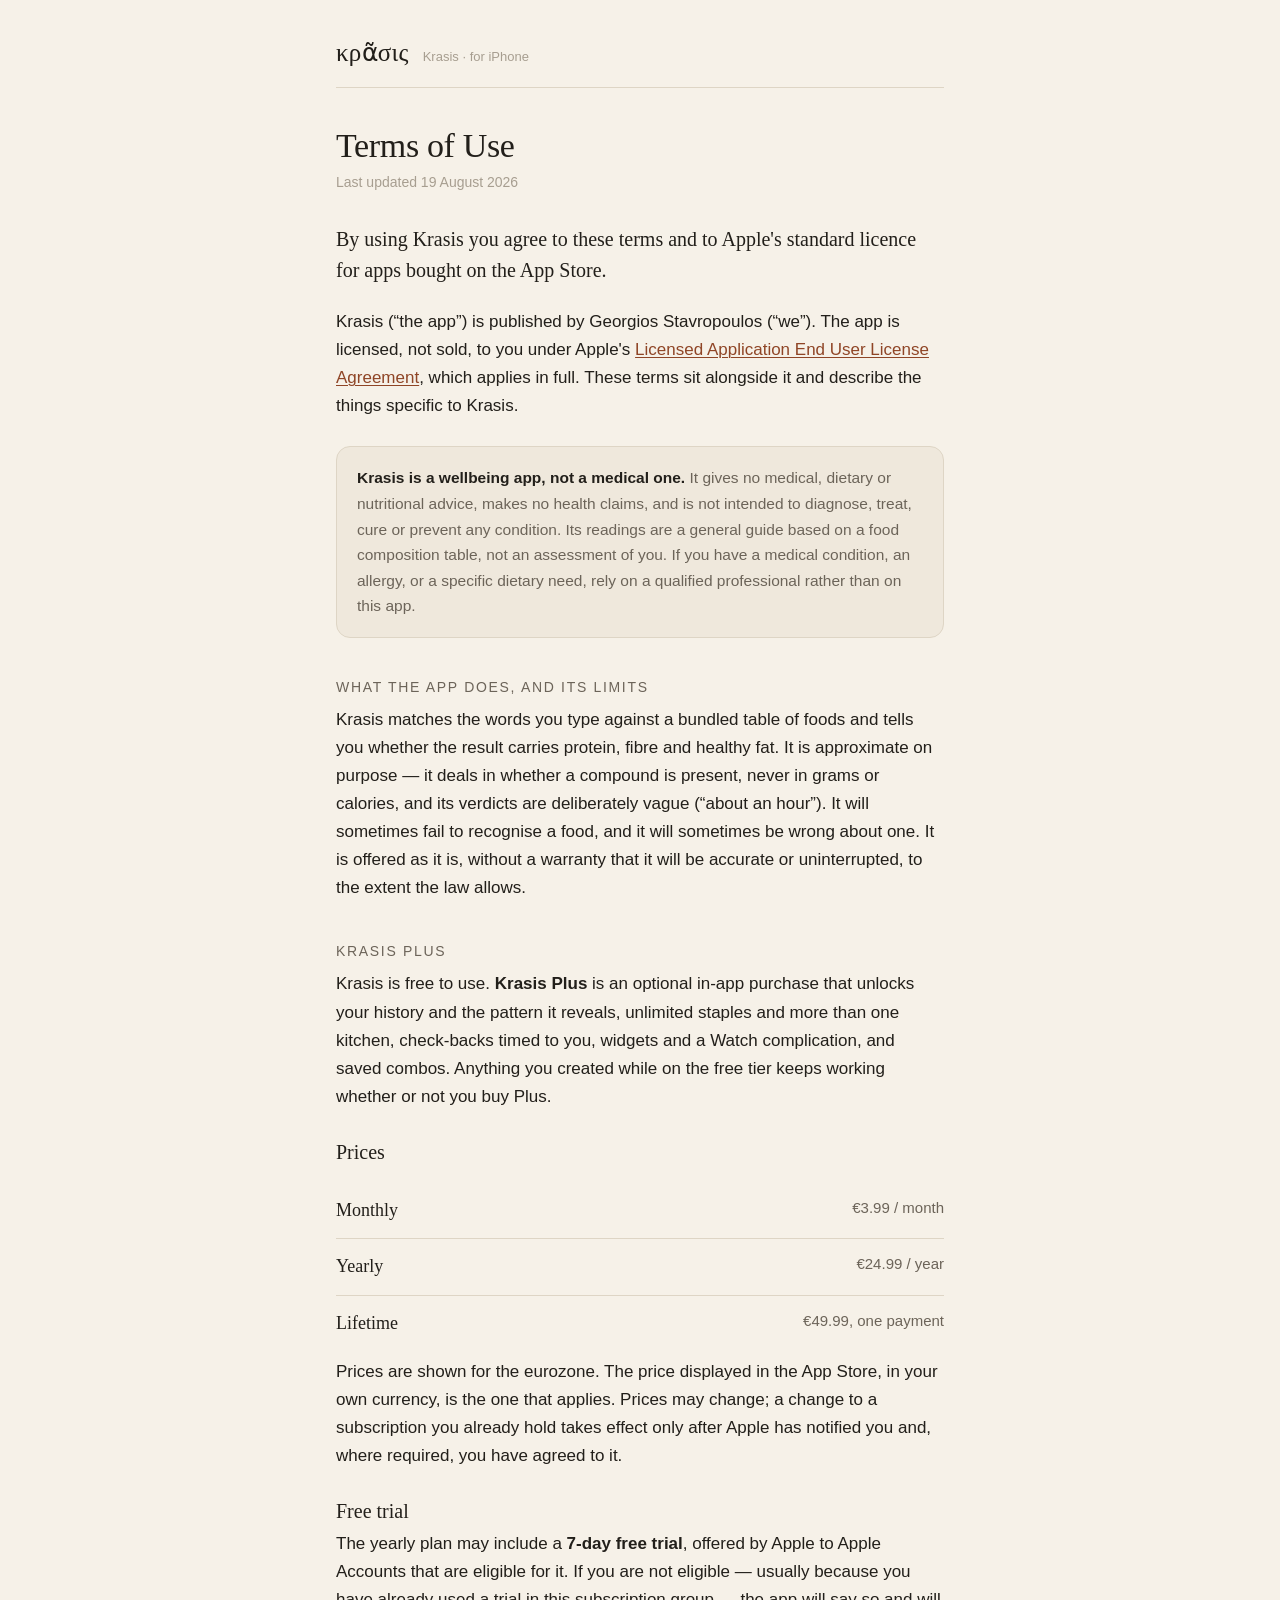
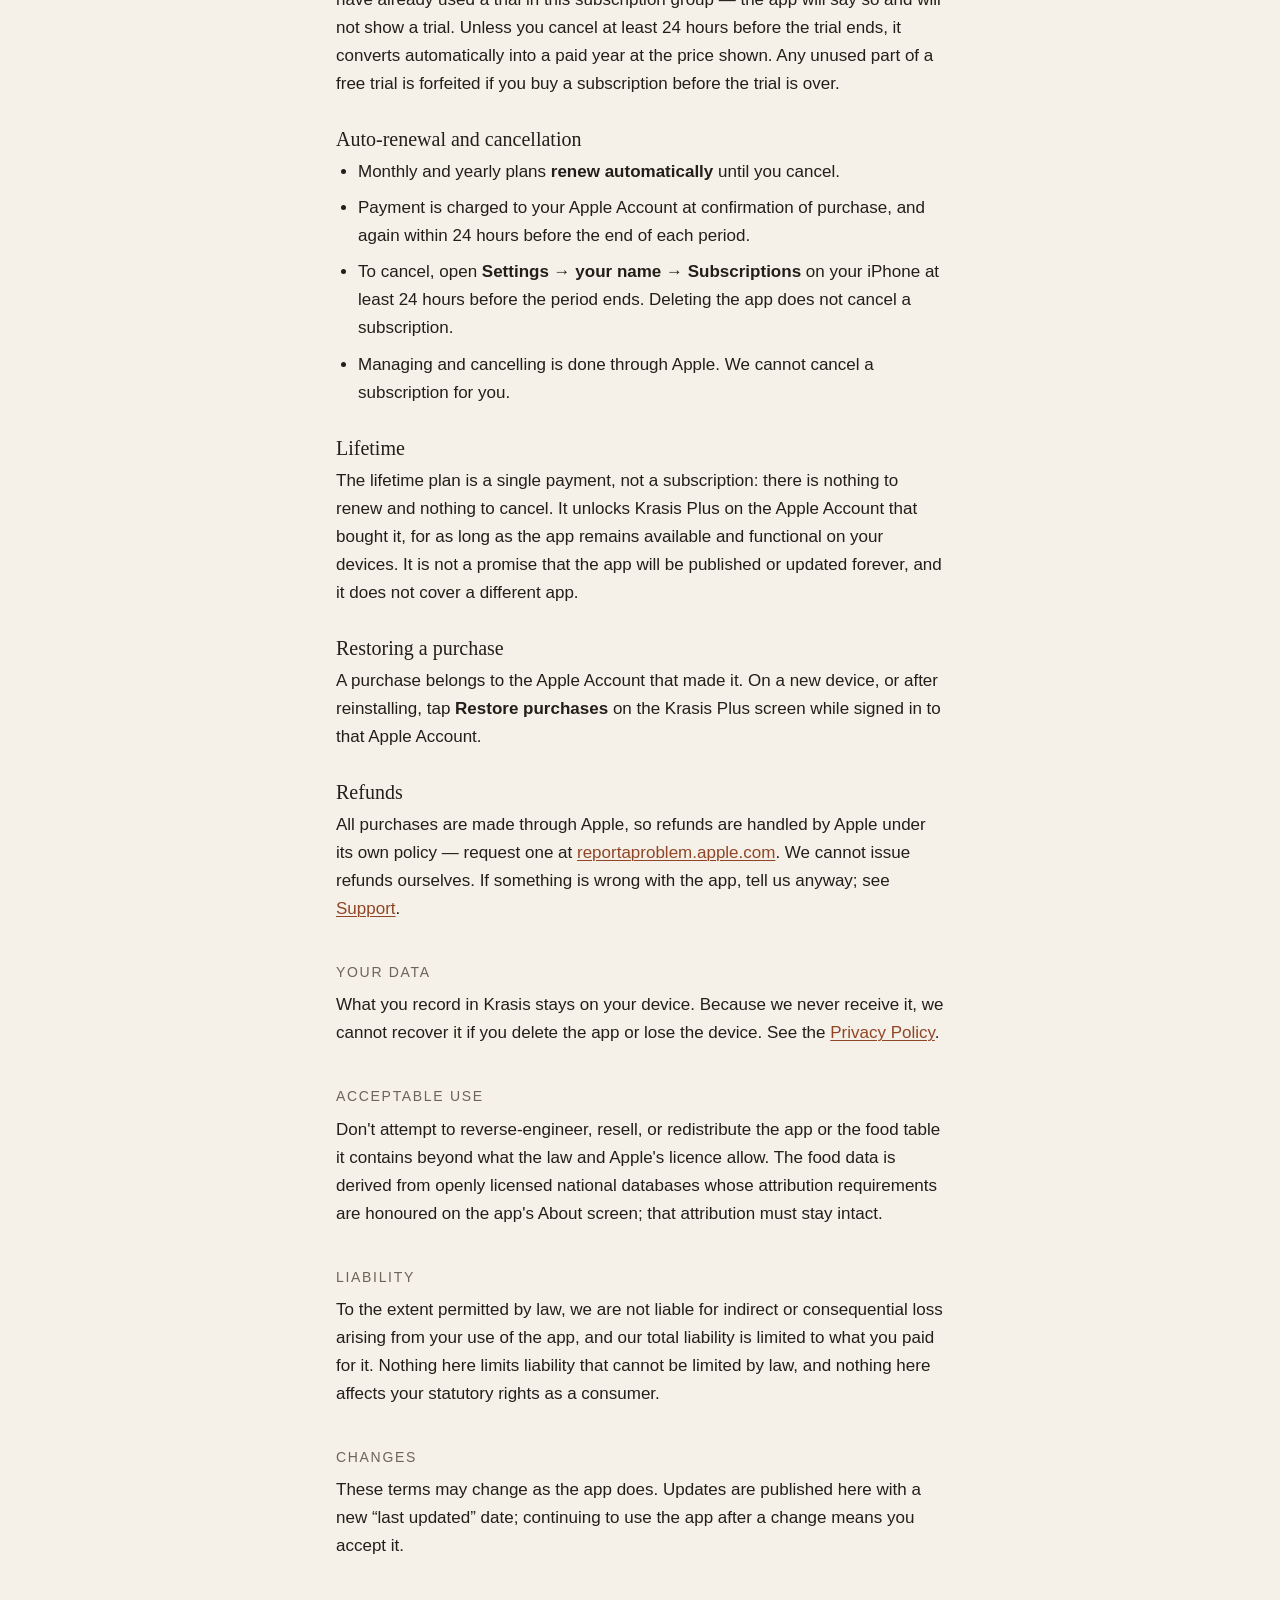
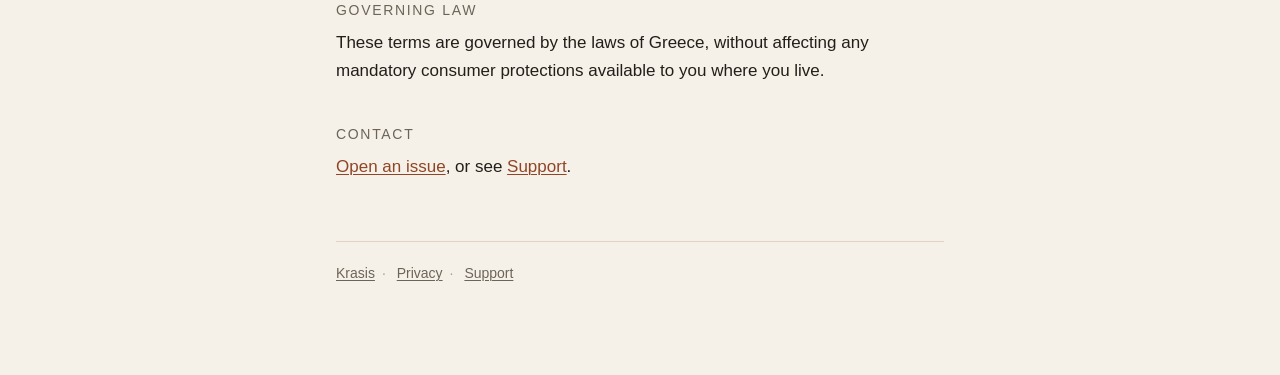
==== docs/terms.html @ 6fd6350e "Krasis website: landing, privacy, terms, support Plain HTML and one stylesheet, published from /docs" ====
<!doctype html>
<html lang="en">
<head>
<meta charset="utf-8">
<meta name="viewport" content="width=device-width, initial-scale=1">
<title>Krasis — Terms of Use</title>
<meta name="description" content="Terms of use for the Krasis iPhone app, including subscription and cancellation terms.">
<link rel="stylesheet" href="style.css">
</head>
<body>
<div class="wrap">

  <div class="masthead">
    <a class="brand" href="./">κρᾶσις</a>
    <span class="tag">Krasis · for iPhone</span>
  </div>

  <h1>Terms of Use</h1>
  <p class="updated">Last updated 19 August 2026</p>

  <p class="lead">By using Krasis you agree to these terms and to Apple's
  standard licence for apps bought on the App Store.</p>

  <p>Krasis (“the app”) is published by Georgios Stavropoulos (“we”). The app is
  licensed, not sold, to you under Apple's
  <a href="https://www.apple.com/legal/internet-services/itunes/dev/stdeula/">Licensed
  Application End User License Agreement</a>, which applies in full. These terms
  sit alongside it and describe the things specific to Krasis.</p>

  <div class="note">
    <strong>Krasis is a wellbeing app, not a medical one.</strong> It gives no
    medical, dietary or nutritional advice, makes no health claims, and is not
    intended to diagnose, treat, cure or prevent any condition. Its readings are
    a general guide based on a food composition table, not an assessment of you.
    If you have a medical condition, an allergy, or a specific dietary need,
    rely on a qualified professional rather than on this app.
  </div>

  <h2>What the app does, and its limits</h2>

  <p>Krasis matches the words you type against a bundled table of foods and
  tells you whether the result carries protein, fibre and healthy fat. It is
  approximate on purpose — it deals in whether a compound is present, never in
  grams or calories, and its verdicts are deliberately vague (“about an hour”).
  It will sometimes fail to recognise a food, and it will sometimes be wrong
  about one. It is offered as it is, without a warranty that it will be accurate
  or uninterrupted, to the extent the law allows.</p>

  <h2>Krasis Plus</h2>

  <p>Krasis is free to use. <strong>Krasis Plus</strong> is an optional in-app
  purchase that unlocks your history and the pattern it reveals, unlimited
  staples and more than one kitchen, check-backs timed to you, widgets and a
  Watch complication, and saved combos. Anything you created while on the free
  tier keeps working whether or not you buy Plus.</p>

  <h3>Prices</h3>

  <ul class="plans">
    <li><span class="name">Monthly</span> <span class="price">€3.99 / month</span></li>
    <li><span class="name">Yearly</span> <span class="price">€24.99 / year</span></li>
    <li><span class="name">Lifetime</span> <span class="price">€49.99, one payment</span></li>
  </ul>

  <p>Prices are shown for the eurozone. The price displayed in the App Store, in
  your own currency, is the one that applies. Prices may change; a change to a
  subscription you already hold takes effect only after Apple has notified you
  and, where required, you have agreed to it.</p>

  <h3>Free trial</h3>

  <p>The yearly plan may include a <strong>7-day free trial</strong>, offered by
  Apple to Apple Accounts that are eligible for it. If you are not eligible —
  usually because you have already used a trial in this subscription group — the
  app will say so and will not show a trial. Unless you cancel at least 24 hours
  before the trial ends, it converts automatically into a paid year at the price
  shown. Any unused part of a free trial is forfeited if you buy a subscription
  before the trial is over.</p>

  <h3>Auto-renewal and cancellation</h3>

  <ul>
    <li>Monthly and yearly plans <strong>renew automatically</strong> until you
    cancel.</li>
    <li>Payment is charged to your Apple Account at confirmation of purchase,
    and again within 24 hours before the end of each period.</li>
    <li>To cancel, open <strong>Settings → your name → Subscriptions</strong> on
    your iPhone at least 24 hours before the period ends. Deleting the app does
    not cancel a subscription.</li>
    <li>Managing and cancelling is done through Apple. We cannot cancel a
    subscription for you.</li>
  </ul>

  <h3>Lifetime</h3>

  <p>The lifetime plan is a single payment, not a subscription: there is nothing
  to renew and nothing to cancel. It unlocks Krasis Plus on the Apple Account
  that bought it, for as long as the app remains available and functional on
  your devices. It is not a promise that the app will be published or updated
  forever, and it does not cover a different app.</p>

  <h3>Restoring a purchase</h3>

  <p>A purchase belongs to the Apple Account that made it. On a new device, or
  after reinstalling, tap <strong>Restore purchases</strong> on the Krasis Plus
  screen while signed in to that Apple Account.</p>

  <h3>Refunds</h3>

  <p>All purchases are made through Apple, so refunds are handled by Apple under
  its own policy — request one at
  <a href="https://reportaproblem.apple.com">reportaproblem.apple.com</a>. We
  cannot issue refunds ourselves. If something is wrong with the app, tell us
  anyway; see <a href="support.html">Support</a>.</p>

  <h2>Your data</h2>

  <p>What you record in Krasis stays on your device. Because we never receive
  it, we cannot recover it if you delete the app or lose the device. See the
  <a href="privacy.html">Privacy Policy</a>.</p>

  <h2>Acceptable use</h2>

  <p>Don't attempt to reverse-engineer, resell, or redistribute the app or the
  food table it contains beyond what the law and Apple's licence allow. The food
  data is derived from openly licensed national databases whose attribution
  requirements are honoured on the app's About screen; that attribution must
  stay intact.</p>

  <h2>Liability</h2>

  <p>To the extent permitted by law, we are not liable for indirect or
  consequential loss arising from your use of the app, and our total liability
  is limited to what you paid for it. Nothing here limits liability that cannot
  be limited by law, and nothing here affects your statutory rights as a
  consumer.</p>

  <h2>Changes</h2>

  <p>These terms may change as the app does. Updates are published here with a
  new “last updated” date; continuing to use the app after a change means you
  accept it.</p>

  <h2>Governing law</h2>

  <p>These terms are governed by the laws of Greece, without affecting any
  mandatory consumer protections available to you where you live.</p>

  <h2>Contact</h2>

  <p><a href="https://github.com/stavrop/krasis/issues">Open an issue</a>, or see
  <a href="support.html">Support</a>.</p>

  <footer>
    <a href="./">Krasis</a><span class="sep">·</span>
    <a href="privacy.html">Privacy</a><span class="sep">·</span>
    <a href="support.html">Support</a>
  </footer>

</div>
</body>
</html>
---- docs/style.css ----
/* Krasis — warm editorial, one accent.
   Tokens lifted from the app's docs/design/core-loop.html so the site and the
   product read as the same object. Light only, deliberately: no dark palette is
   designed, and inventing one here would need a second accent. */

:root {
  color-scheme: light;

  --paper:        #F6F1E8;
  --paper-raised: #EFE8DC;
  --ink:          #221F1A;
  --ink-soft:     #6C6459;
  --ink-faint:    #A79E90;
  --rule:         #DED5C5;
  --accent:       #B65A34;
  --accent-deep:  #8F4526;

  --serif: ui-serif, "New York", Georgia, "Iowan Old Style", serif;
  --sans: -apple-system, BlinkMacSystemFont, "Segoe UI", Roboto, Helvetica, Arial, sans-serif;
}

* { box-sizing: border-box; }

html { -webkit-text-size-adjust: 100%; }

body {
  margin: 0;
  background: var(--paper);
  color: var(--ink);
  font: 400 17px/1.65 var(--sans);
  -webkit-font-smoothing: antialiased;
}

.wrap {
  max-width: 660px;
  margin: 0 auto;
  padding: 40px 26px 90px;
}

a { color: var(--accent-deep); text-decoration-thickness: 1px; text-underline-offset: 2px; }
a:hover { color: var(--accent); }

/* ── masthead ─────────────────────────────────────────────────────────── */

.brand {
  display: inline-block;
  font: 400 25px/1 var(--serif);
  color: var(--ink);
  text-decoration: none;
  letter-spacing: .01em;
}
.brand:hover { color: var(--accent); }

.masthead {
  display: flex;
  align-items: baseline;
  gap: 14px;
  flex-wrap: wrap;
  padding-bottom: 22px;
  border-bottom: 1px solid var(--rule);
}
.masthead .tag {
  font: 400 13px/1 var(--sans);
  color: var(--ink-faint);
}

/* ── type ─────────────────────────────────────────────────────────────── */

h1 {
  font: 400 34px/1.15 var(--serif);
  letter-spacing: -.01em;
  margin: 38px 0 6px;
}
h2 {
  font: 500 14px/1.3 var(--sans);
  letter-spacing: .12em;
  text-transform: uppercase;
  color: var(--ink-soft);
  margin: 40px 0 10px;
}
h3 {
  font: 400 20px/1.3 var(--serif);
  margin: 28px 0 6px;
}
p { margin: 0 0 15px; }
ul { margin: 0 0 15px; padding-left: 22px; }
li { margin: 0 0 8px; }
strong { font-weight: 600; }

.updated {
  color: var(--ink-faint);
  font-size: 14px;
  margin: 0 0 30px;
}

.lead {
  font: 400 20px/1.55 var(--serif);
  color: var(--ink);
  margin: 0 0 22px;
}

/* The etymology, and any other aside that carries the Greek. */
.greek {
  font-family: var(--serif);
  font-style: italic;
  color: var(--ink-soft);
}

.note {
  background: var(--paper-raised);
  border: 1px solid var(--rule);
  border-radius: 14px;
  padding: 18px 20px;
  margin: 26px 0;
  font-size: 15.5px;
  color: var(--ink-soft);
}
.note strong { color: var(--ink); }

/* ── the three slots, as a quiet mark ─────────────────────────────────── */

.slots {
  display: flex;
  gap: 10px;
  margin: 30px 0 6px;
}
.slot {
  width: 34px;
  height: 52px;
  border: 1.5px solid var(--rule);
  border-radius: 4px 4px 8px 8px;
  background: var(--paper-raised);
  position: relative;
  overflow: hidden;
}
.slot i {
  position: absolute;
  left: 0; right: 0; bottom: 0;
  height: 86%;
  background: var(--accent);
  display: block;
}
.slot-caption {
  font: 400 13px/1.5 var(--sans);
  color: var(--ink-faint);
  margin: 0 0 30px;
}

/* ── plans ────────────────────────────────────────────────────────────── */

.plans { margin: 18px 0 6px; padding: 0; list-style: none; }
.plans li {
  display: flex;
  justify-content: space-between;
  gap: 16px;
  padding: 13px 0;
  border-bottom: 1px solid var(--rule);
  margin: 0;
}
.plans li:last-child { border-bottom: 0; }
.plans .name { font-family: var(--serif); font-size: 18px; }
.plans .price { color: var(--ink-soft); font-size: 15px; white-space: nowrap; }

/* ── footer ───────────────────────────────────────────────────────────── */

footer {
  margin-top: 60px;
  padding-top: 20px;
  border-top: 1px solid var(--rule);
  font-size: 14px;
  color: var(--ink-faint);
}
footer a { color: var(--ink-soft); }
footer .sep { padding: 0 7px; }

@media (max-width: 480px) {
  h1 { font-size: 29px; }
  .wrap { padding: 32px 20px 70px; }
}
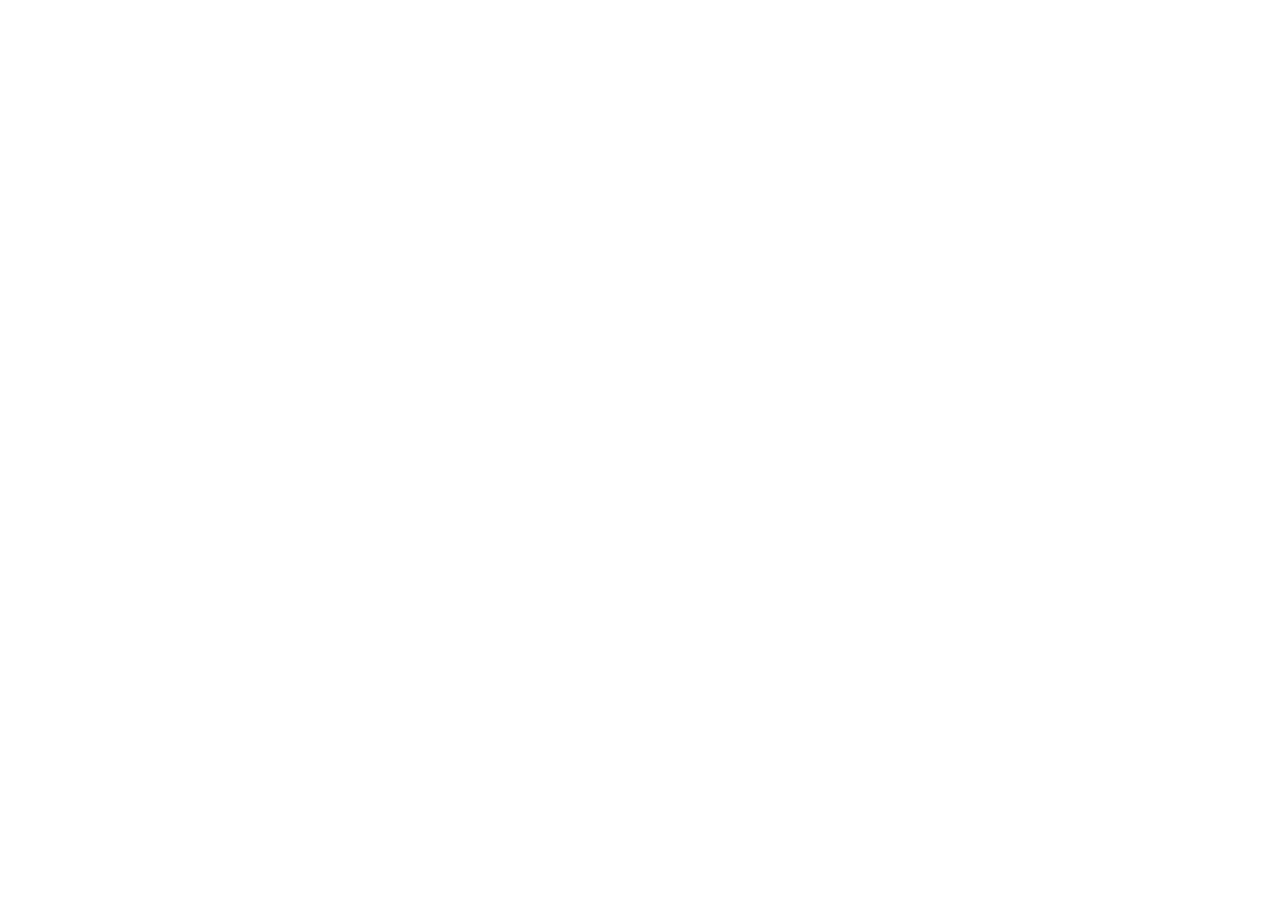
==== commit c0022ed8: "Privacy/terms moved to georgiosstavropoulos.com Co-Authored-By: Claude Sonnet 5.5 <noreply@anthropic" ====
--- a/docs/terms.html
+++ b/docs/terms.html
@@ -1,162 +1,28 @@
 <!doctype html>
-<html lang="en">
+<html lang="en-GB">
 <head>
 <meta charset="utf-8">
 <meta name="viewport" content="width=device-width, initial-scale=1">
-<title>Krasis — Terms of Use</title>
-<meta name="description" content="Terms of use for the Krasis iPhone app, including subscription and cancellation terms.">
-<link rel="stylesheet" href="style.css">
+<title>This page has moved</title>
+<meta name="robots" content="noindex">
+<meta http-equiv="refresh" content="0; url=https://www.georgiosstavropoulos.com/terms#krasis">
+<link rel="canonical" href="https://www.georgiosstavropoulos.com/terms#krasis">
+<style>
+  :root { color-scheme: dark; }
+  body { margin: 0; min-height: 100vh; display: flex; align-items: center; justify-content: center;
+    background: #0e0f12; color: #e6e7ea; font-family: -apple-system, BlinkMacSystemFont, "Segoe UI", Helvetica, Arial, sans-serif;
+    line-height: 1.6; padding: 24px; box-sizing: border-box; }
+  main { max-width: 480px; }
+  h1 { font-size: 1.5rem; margin: 0 0 12px; }
+  a { color: #7db4ff; word-break: break-all; }
+</style>
 </head>
 <body>
-<div class="wrap">
-
-  <div class="masthead">
-    <a class="brand" href="./">κρᾶσις</a>
-    <span class="tag">Krasis · for iPhone</span>
-  </div>
-
-  <h1>Terms of Use</h1>
-  <p class="updated">Last updated 19 August 2026</p>
-
-  <p class="lead">By using Krasis you agree to these terms and to Apple's
-  standard licence for apps bought on the App Store.</p>
-
-  <p>Krasis (“the app”) is published by Georgios Stavropoulos (“we”). The app is
-  licensed, not sold, to you under Apple's
-  <a href="https://www.apple.com/legal/internet-services/itunes/dev/stdeula/">Licensed
-  Application End User License Agreement</a>, which applies in full. These terms
-  sit alongside it and describe the things specific to Krasis.</p>
-
-  <div class="note">
-    <strong>Krasis is a wellbeing app, not a medical one.</strong> It gives no
-    medical, dietary or nutritional advice, makes no health claims, and is not
-    intended to diagnose, treat, cure or prevent any condition. Its readings are
-    a general guide based on a food composition table, not an assessment of you.
-    If you have a medical condition, an allergy, or a specific dietary need,
-    rely on a qualified professional rather than on this app.
-  </div>
-
-  <h2>What the app does, and its limits</h2>
-
-  <p>Krasis matches the words you type against a bundled table of foods and
-  tells you whether the result carries protein, fibre and healthy fat. It is
-  approximate on purpose — it deals in whether a compound is present, never in
-  grams or calories, and its verdicts are deliberately vague (“about an hour”).
-  It will sometimes fail to recognise a food, and it will sometimes be wrong
-  about one. It is offered as it is, without a warranty that it will be accurate
-  or uninterrupted, to the extent the law allows.</p>
-
-  <h2>Krasis Plus</h2>
-
-  <p>Krasis is free to use. <strong>Krasis Plus</strong> is an optional in-app
-  purchase that unlocks your history and the pattern it reveals, unlimited
-  staples and more than one kitchen, check-backs timed to you, widgets and a
-  Watch complication, and saved combos. Anything you created while on the free
-  tier keeps working whether or not you buy Plus.</p>
-
-  <h3>Prices</h3>
-
-  <ul class="plans">
-    <li><span class="name">Monthly</span> <span class="price">€3.99 / month</span></li>
-    <li><span class="name">Yearly</span> <span class="price">€24.99 / year</span></li>
-    <li><span class="name">Lifetime</span> <span class="price">€49.99, one payment</span></li>
-  </ul>
-
-  <p>Prices are shown for the eurozone. The price displayed in the App Store, in
-  your own currency, is the one that applies. Prices may change; a change to a
-  subscription you already hold takes effect only after Apple has notified you
-  and, where required, you have agreed to it.</p>
-
-  <h3>Free trial</h3>
-
-  <p>The yearly plan may include a <strong>7-day free trial</strong>, offered by
-  Apple to Apple Accounts that are eligible for it. If you are not eligible —
-  usually because you have already used a trial in this subscription group — the
-  app will say so and will not show a trial. Unless you cancel at least 24 hours
-  before the trial ends, it converts automatically into a paid year at the price
-  shown. Any unused part of a free trial is forfeited if you buy a subscription
-  before the trial is over.</p>
-
-  <h3>Auto-renewal and cancellation</h3>
-
-  <ul>
-    <li>Monthly and yearly plans <strong>renew automatically</strong> until you
-    cancel.</li>
-    <li>Payment is charged to your Apple Account at confirmation of purchase,
-    and again within 24 hours before the end of each period.</li>
-    <li>To cancel, open <strong>Settings → your name → Subscriptions</strong> on
-    your iPhone at least 24 hours before the period ends. Deleting the app does
-    not cancel a subscription.</li>
-    <li>Managing and cancelling is done through Apple. We cannot cancel a
-    subscription for you.</li>
-  </ul>
-
-  <h3>Lifetime</h3>
-
-  <p>The lifetime plan is a single payment, not a subscription: there is nothing
-  to renew and nothing to cancel. It unlocks Krasis Plus on the Apple Account
-  that bought it, for as long as the app remains available and functional on
-  your devices. It is not a promise that the app will be published or updated
-  forever, and it does not cover a different app.</p>
-
-  <h3>Restoring a purchase</h3>
-
-  <p>A purchase belongs to the Apple Account that made it. On a new device, or
-  after reinstalling, tap <strong>Restore purchases</strong> on the Krasis Plus
-  screen while signed in to that Apple Account.</p>
-
-  <h3>Refunds</h3>
-
-  <p>All purchases are made through Apple, so refunds are handled by Apple under
-  its own policy — request one at
-  <a href="https://reportaproblem.apple.com">reportaproblem.apple.com</a>. We
-  cannot issue refunds ourselves. If something is wrong with the app, tell us
-  anyway; see <a href="support.html">Support</a>.</p>
-
-  <h2>Your data</h2>
-
-  <p>What you record in Krasis stays on your device. Because we never receive
-  it, we cannot recover it if you delete the app or lose the device. See the
-  <a href="privacy.html">Privacy Policy</a>.</p>
-
-  <h2>Acceptable use</h2>
-
-  <p>Don't attempt to reverse-engineer, resell, or redistribute the app or the
-  food table it contains beyond what the law and Apple's licence allow. The food
-  data is derived from openly licensed national databases whose attribution
-  requirements are honoured on the app's About screen; that attribution must
-  stay intact.</p>
-
-  <h2>Liability</h2>
-
-  <p>To the extent permitted by law, we are not liable for indirect or
-  consequential loss arising from your use of the app, and our total liability
-  is limited to what you paid for it. Nothing here limits liability that cannot
-  be limited by law, and nothing here affects your statutory rights as a
-  consumer.</p>
-
-  <h2>Changes</h2>
-
-  <p>These terms may change as the app does. Updates are published here with a
-  new “last updated” date; continuing to use the app after a change means you
-  accept it.</p>
-
-  <h2>Governing law</h2>
-
-  <p>These terms are governed by the laws of Greece, without affecting any
-  mandatory consumer protections available to you where you live.</p>
-
-  <h2>Contact</h2>
-
-  <p><a href="https://github.com/stavrop/krasis/issues">Open an issue</a>, or see
-  <a href="support.html">Support</a>.</p>
-
-  <footer>
-    <a href="./">Krasis</a><span class="sep">·</span>
-    <a href="privacy.html">Privacy</a><span class="sep">·</span>
-    <a href="support.html">Support</a>
-  </footer>
-
-</div>
+<main>
+  <h1>This page has moved</h1>
+  <p>The terms of service for this app now lives on georgiosstavropoulos.com. If you are not redirected automatically, please follow this link:</p>
+  <p><a href="https://www.georgiosstavropoulos.com/terms#krasis">https://www.georgiosstavropoulos.com/terms#krasis</a></p>
+</main>
+<script>location.replace("https://www.georgiosstavropoulos.com/terms#krasis");</script>
 </body>
 </html>
